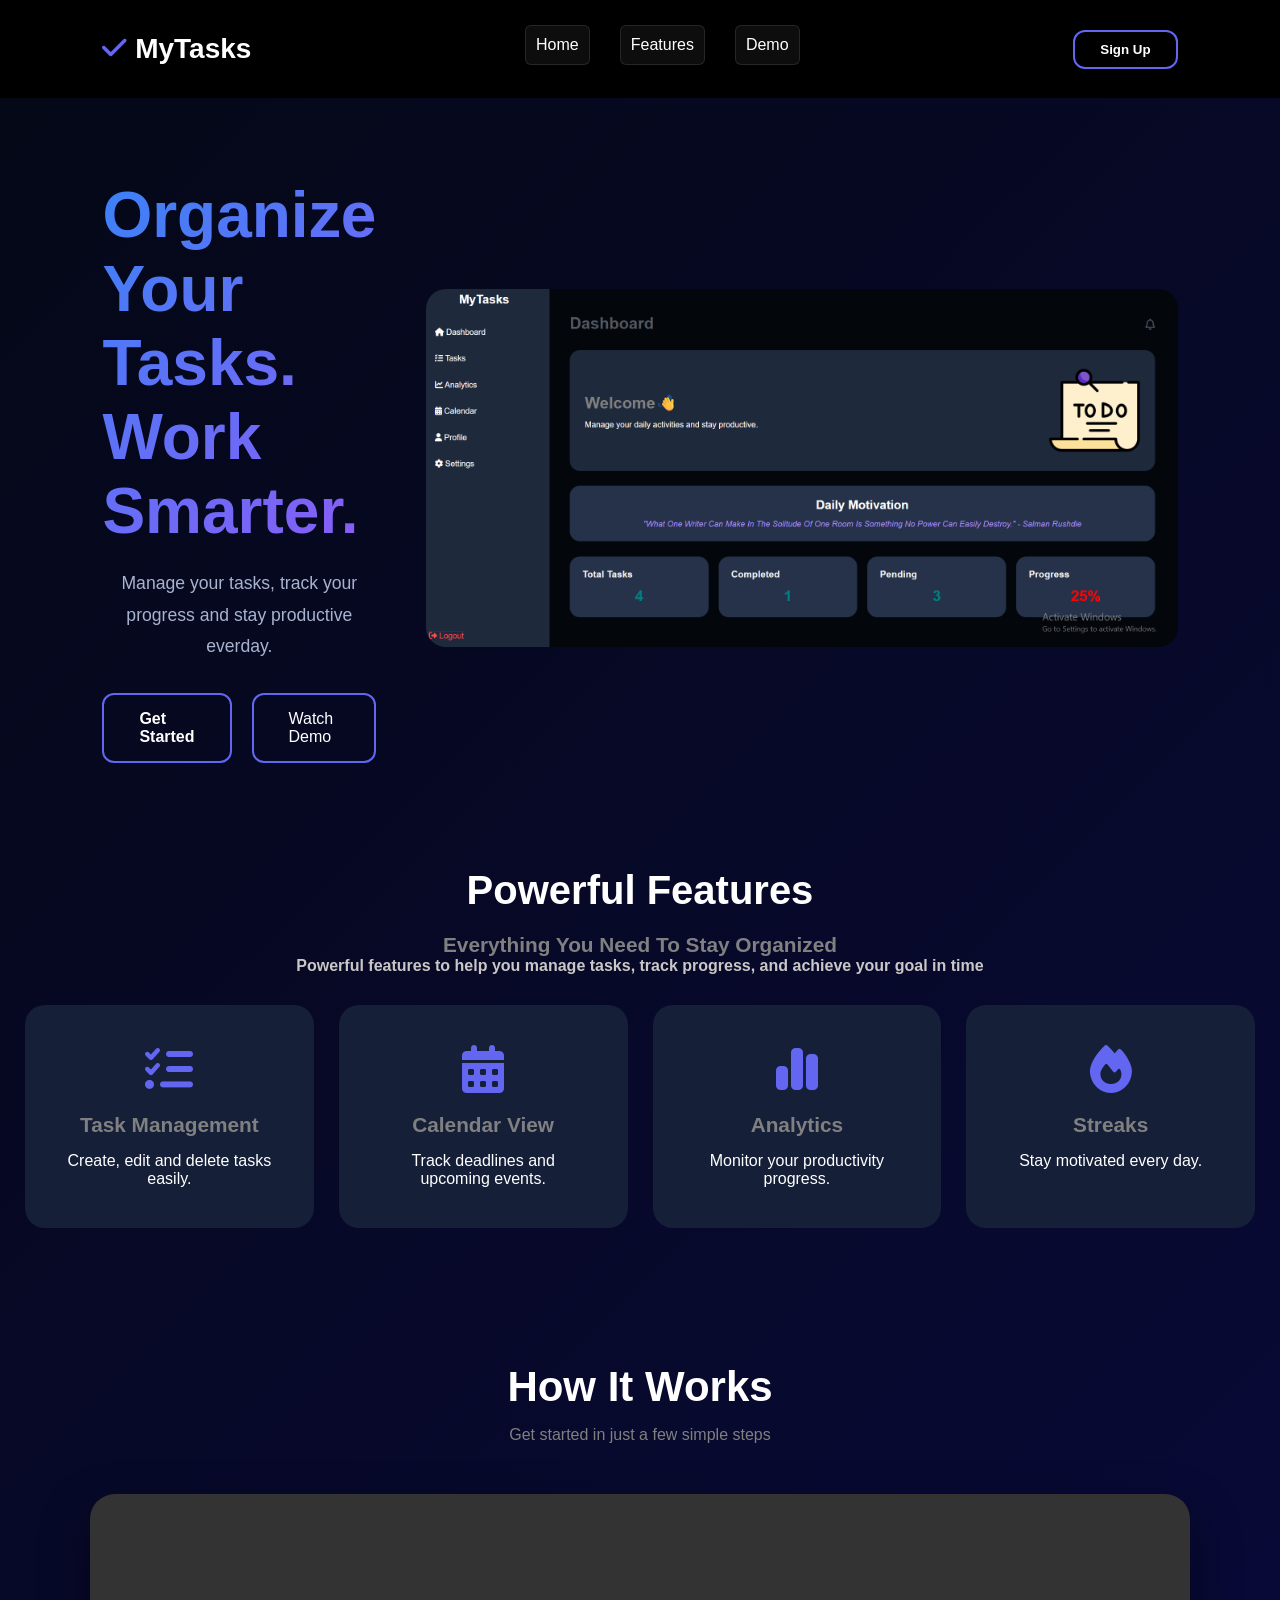
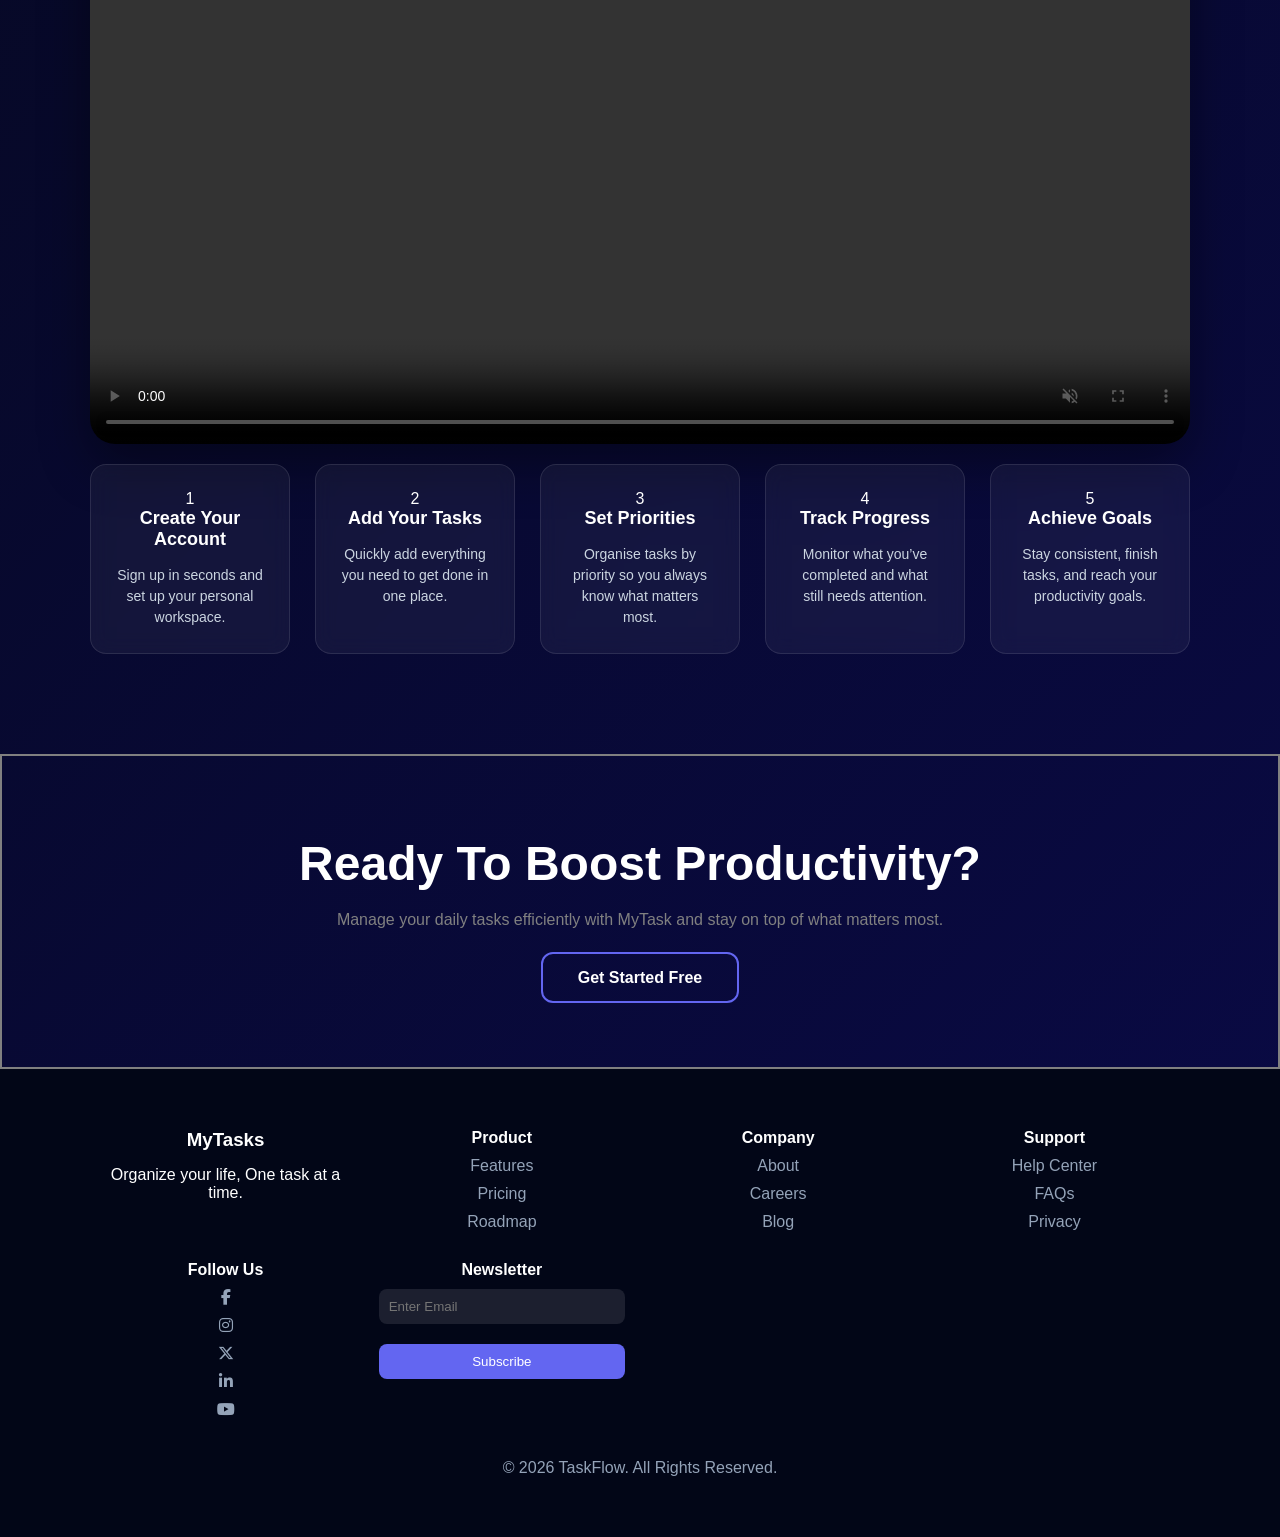
==== index.html @ 16e3f1fd "Add files via upload" ====
<!doctype html>
<html lang="en">
  <head>
    <meta charset="UTF-8" />
    <meta name="viewport" content="width=device-width, initial-scale=1.0" />
    <title>MyTasks</title>

    <link rel="stylesheet" href="style.css" />

    <link
      rel="stylesheet"
      href="https://cdnjs.cloudflare.com/ajax/libs/font-awesome/6.5.1/css/all.min.css"
    />
  </head>

  <body class="cover-page">
    
    <!-- NAVBAR -->

    <nav class="cover-navbar">
      <div class="cover-logo">
        <i class="fa-solid fa-check"></i>
        MyTasks
      </div>

      <ul>
        <li><a href="#">Home</a></li>
        <li><a href="#features">Features</a></li>
        <li><a href="#demo">Demo</a></li>
      </ul>

      <a href="signin.html">
        <button class="signup-btn">Sign Up</button>
      </a>
    </nav>

    <!-- HERO -->

    <section class="cover-hero">
      <div class="coverhero-text">
      <h1>
        Organize Your Tasks.<br />
        Work Smarter.
      </h1>

      <p>
        Manage your tasks, track your progress and stay productive everday.
      </p>

      <div class="coverhero-buttons">
        <a href="signin.html" class="cover-btn"> Get Started </a>

        <a href="#demo" class="btn-outline"> Watch Demo </a>
      </div>
      </div>
      <div class="cover-image">
        <img src="Screenshot 2026-06-13 210948.png" alt="cover-image">
      </div>
    </section>
      

    <!-- FEATURES -->

    <section class="cover-features" id="features">
      <h2>Powerful Features</h2>
      <h3>Everything You Need To Stay Organized</h3>
      <h4> Powerful features to help you manage tasks, track progress, and achieve your goal in time</h4>

      <div class="feature-grid">
        <div class="cover-card">
          <i class="fa-solid fa-list-check"></i>
          <h3>Task Management</h3>
          <p>Create, edit and delete tasks easily.</p>
        </div>

        <div class="cover-card">
          <i class="fa-solid fa-calendar-days"></i>
          <h3>Calendar View</h3>
          <p>Track deadlines and upcoming events.</p>
        </div>

        <div class="cover-card">
          <i class="fa-solid fa-chart-simple"></i>
          <h3>Analytics</h3>
          <p>Monitor your productivity progress.</p>
        </div>

        <div class="cover-card">
          <i class="fa-solid fa-fire"></i>
          <h3>Streaks</h3>
          <p>Stay motivated every day.</p>
        </div>
      </div>
    </section>

    <section class="how-it-works"  id="demo">
       <h2 class="cover-title">How It Works</h2>
        <p class="cover-subtitle">Get started in just a few simple steps</p>
        <div class="video-container">
        <video controls autoplay muted loop>
          <source
            src="WhatsApp Video 2026-06-12 at 22.58.09.mp4"
            type="video/mp4"
          />
        </video>
      </div>
      <div class="cover-container">
      
        <div class="cover-steps">
          <div class="cover-step">
            <div class="step-number">1</div>
            <h3>Create Your Account</h3>
            <p>Sign up in seconds and set up your personal workspace.</p>
          </div>

          <div class="cover-step">
            <div class="step-number">2</div>
            <h3>Add Your Tasks</h3>
            <p>Quickly add everything you need to get done in one place.</p>
          </div>

          <div class="cover-step">
            <div class="step-number">3</div>
            <h3>Set Priorities</h3>
            <p>
              Organise tasks by priority so you always know what matters most.
            </p>
          </div>

          <div class="cover-step">
            <div class="step-number">4</div>
            <h3>Track Progress</h3>
            <p>Monitor what you’ve completed and what still needs attention.</p>
          </div>

          <div class="cover-step">
            <div class="step-number">5</div>
            <h3>Achieve Goals</h3>
            <p>
              Stay consistent, finish tasks, and reach your productivity goals.
            </p>
          </div>
        </div>
      </div>
    </section>

    <!-- CTA -->

    <section class="cover-cta">
      <h2>Ready To Boost Productivity?</h2>

      <p>Manage your daily tasks efficiently with MyTask and stay on top of what matters most.</p>

      <a href="signin.html" class="cover-btn"> Get Started Free </a>
    </section>
  </body>

  <!-- FOOTER -->
  <footer id="indexfooter">
    <div class="footer-grid">
      <div>
        <h3>MyTasks</h3>
        <p>
            Organize your life, One task at a time.
        </p>
    </div>

    <div>
        <h4>Product</h4>
        <a href="#">Features</a>
        <a href="#">Pricing</a>
        <a href="#">Roadmap</a>
    </div>

    <div>
        <h4>Company</h4>
        <a href="#">About</a>
        <a href="#">Careers</a>
        <a href="#">Blog</a>
    </div>

    <div>
        <h4>Support</h4>
        <a href="#">Help Center</a>
        <a href="#">FAQs</a>
        <a href="#">Privacy</a>
    </div>

    <div class="footer-social">
    <h4>Follow Us</h4>
    <div class="social-links">
        <a href="#"><i class="fab fa-facebook-f"></i></a>
        <a href="#"><i class="fab fa-instagram"></i></a>
        <a href="#"><i class="fab fa-x-twitter"></i></a>
        <a href="#"><i class="fab fa-linkedin-in"></i></a>
        <a href="#"><i class="fab fa-youtube"></i></a>
    </div>
</div>

    <div>
        <h4>Newsletter</h4>
        <input type="email" placeholder="Enter Email">
        <button>Subscribe</button>
    </div>

</div>

<p class="copyright">
© 2026 TaskFlow. All Rights Reserved.
</p>
    </div>
  </footer>
</html>
---- style.css ----
* {
  margin: 0;
  padding: 0;
  box-sizing: border-box;
  font-family: Arial, sans-serif;
}

/* PAGE BACKGROUND */
.loginPage {
  min-height: 100vh;
  margin: 0;
  font-family: Arial, sans-serif;
  background: #0b1020;
  overflow: hidden;
}
input:-webkit-autofill {
  -webkit-box-shadow: 0 0 0 1000px white inset;
}

/* center wrapper */
.auth-wrapper {
  min-height: 100vh;
  display: flex;
  justify-content: center;
  align-items: center;
}

/* GLASS CARD */
.user-container {
  width: 360px;
  padding: 30px;
  border-radius: 20px;

  background: rgba(255, 255, 255, 0.08);
  backdrop-filter: blur(15px);
  -webkit-backdrop-filter: blur(15px);
border: 1px solid rgba(255, 255, 255, 0.15);
  box-shadow: 0 10px 40px rgba(0, 0, 0, 0.4);

  animation: fadeIn 0.8s ease;
}

/* headings */
h2 {
  text-align: center;
  color: white;
  margin-bottom: 20px;
}

/* ICON */
.icon {
  text-align: center;
  font-size: 45px;
  color: #8b5cf6;
  margin-bottom: 10px;
}

/* INPUTS */
input {
  width: 100%;
  padding: 12px;
  margin: 10px 0;
  border-radius: 10px;
  border: none;

  background: rgba(255, 255, 255, 0.1);
  color: white;
  outline: none;
}

/* BUTTON */
#loginBtn,
#registerBtn,
#forgotBtn {
  width: 100%;
  padding: 12px;
  margin-top: 10px;
  border: none;
  border-radius: 10px;
  background: linear-gradient(135deg, #8b5cf6, #6366f1);
  color: white;
  font-weight: bold;
  cursor: pointer;
  transition: 0.3s;
}

#loginBtn,
#registerBtn,
#forgotBt :hover {
  transform: translateY(-3px);
  box-shadow: 0 10px 20px rgba(139, 92, 246, 0.4);
}

/* TEXT */
p {
  text-align: center;
  color: white;
  margin-top: 15px;
}

span {
  color: #8b5cf6;
  cursor: pointer;
}

/* FORM SWITCH ANIMATION */
.form-box {
  display: none;
  animation: slide 0.4s ease;
}

.form-box.active {
  display: block;
}

/* ANIMATIONS */
@keyframes fadeIn {
  from {
    opacity: 0;
    transform: scale(0.95);
  }
  to {
    opacity: 1;
    transform: scale(1);
  }
}

@keyframes slide {
  from {
    opacity: 0;
    transform: translateY(20px);
  }
  to {
    opacity: 1;
    transform: translateY(0);
  }
}
/* FORGOT PASSWORD LINK */
.forgot-password {
  text-align: center;
  margin-top: 10px;
}

.forgot-password a,
.forgot-password span {
  color: #8b5cf6;
  cursor: pointer;
  font-size: 13px;
  transition: 0.3s ease;
}

.forgot-password a:hover,
.forgot-password span:hover {
  color: #a78bfa;
  transform: translateY(-2px);
}

/* FORGOT PASSWORD FORM INPUT SPACING */
#forgotForm input {
  margin-top: 15px;
}

/* FORGOT BUTTON STYLE (optional if you want override) */
#forgotForm button {
  background: linear-gradient(135deg, #8b5cf6, #6366f1);
}

/* SMALL TEXT UNDER FORMS */
.form-box p {
  font-size: 13px;
  opacity: 0.85;
}


/*HOMEPAGE STYLE*/

.task-manager {
  padding: 33px 30px;
  margin-top: 10px;
  background: #050816;
  color: #535862;
}

.navigation{
    position: fixed;
    top: 0;
    left: 0;
    width: 100%;
    height: 70px;
    display: flex;
    align-items: center;
    justify-content: space-between;

    padding: 0 20px;
    box-sizing: border-box;
    background: black;
   border: 1px solid rgba(255, 255, 255, 0.12);
    z-index: 1000;
}



.cover-logoss{
    position: absolute;
    left: 50%;
    transform: translateX(-50%);

    display: flex;
    align-items: center;
    gap: 8px;
    font-weight: bold;
    color: white;
}

.cover-logoss i{
   color: #6366f1;
}

.nav-actions{
    display: flex;
    align-items: center;
    gap: 10px;
}

.addtask-btn{
  background-color: #8b5cf6;
  color: white;
    padding: 8px 14px;
    border-radius: 8px;
    text-decoration: none;
}

.profile-btn{
    width: 40px;
    height: 40px;
    border-radius: 50%;
    color: #8b5cf6;
    display: flex;
    justify-content: center;
    align-items: center;

    text-decoration: none;
}

.hamburgers{
  color: white;
    font-size: 1.3rem;
    cursor: pointer;
}

/* CONTAINER */
.tasks-container {
  margin-top: 10px;
  display: flex;
}

/* TOPBAR */
.dashboard-topbar {
  display: flex;
  justify-content: space-between;
  align-items: center;
  margin-bottom: 30px;
  color: white;
}

.dashboard-icons {
  display: flex;
  gap: 20px;
  font-size: 22px;
}

/* CARDS */
.dashboard-card {
  display: grid;
  grid-template-columns: repeat(4, 1fr);
  gap: 20px;
  margin-bottom: 30px;
  
}

.dashboard-cards {
   background: rgba(255, 255, 255, 0.05);
  border: 1px solid rgba(255, 255, 255, 0.1);

  backdrop-filter: blur(14px);
  -webkit-backdrop-filter: blur(14px);

  border-radius: 14px;

  color: var(--text);

  box-shadow: 0 8px 25px rgba(0, 0, 0, 0.3);

  transition: 0.2s ease;
  padding: 25px;
  border-radius: 20px;
}


.dashboard-cards h3 {
  margin-bottom: 10px;
  color: #f5f5f5;
}

.dashboard-cards p {
  color: #a1a1aa;
  font-size: 30px;
  font-weight: bold;
}

#progressPercentage {
  color: #8b5cf6;
}
/* QUOTE */
.quote-box {
  background: rgba(255, 255, 255, 0.05);
  border: 1px solid rgba(255, 255, 255, 0.1);
  padding: 25px;
  border-radius: 20px;
  margin-bottom: 30px;
}

.quote-box h2 {
  margin-bottom: 10px;
}

.quote-box p {
  color: #af95ff;
  font-style: italic;
}

/* WELCOME */
.dashboard-welcome {
   background: rgba(255, 255, 255, 0.05);
  border: 1px solid rgba(255, 255, 255, 0.1);

  border-radius: 20px;
  padding: 30px;
  display: flex;
  justify-content: space-between;
  align-items: center;
  margin-bottom: 30px;
}

.dashboard-welcome h1 {
  color: #e2e8f0;
}

.dashboard-welcome img {
  width: 180px;
}

/* RESPONSIVE */
@media (max-width: 786px) {
  .dashboard-card {
    grid-template-columns: 1fr 1fr;
  }

  .dashboard-welcome {
    flex-direction: column;
    text-align: center;
    gap: 20px;
  }

  .task-manager {
    margin-left: 0%;
  }
}

/* LOGO */
.logo {
  color: white;
  text-align: center;
  margin-bottom: 20px;
}

/* MENU SECTION */
.menu {
  flex: 1;
}

.sidebar a {
  display: flex;
  align-items: center;
  gap: 12px;
  padding: 15px 20px;
  color: #cbd5e1;
  text-decoration: none;
  transition: 0.3s;
}

.sidebar a:hover {
  background: #1e293b;
  color: white;
}

/* LOGOUT */
.logout {
  margin-top: auto;
  border-top: 1px solid #334155;
}

.logout a {
  display: flex;
  align-items: center;
  gap: 12px;
  padding: 15px 20px;
  color: #f87171;
  text-decoration: none;
}

.logout a:hover {
  background: #1e293b;
}

@media (max-width: 768px) {
  .sidebar {
    display: none;
  }

  .main-content {
    margin-left: 0;
  }
}

/* MAIN CONTENT */
.main-content {
  margin-left: 250px;
  padding: 20px;
}

/* LIGHT MODE */

body.light-mode{
    background: white;
    color: #1e293b;
}
body.light-mode h1,
body.light-mode h2,
body.light-mode h3,
body.light-mode h4,
body.light-mode h5,
body.light-mode h6 {
  color: #0f172a;
}

body.light-mode p{
  color: #050816;
}

body.light-mode .profile-card,
body.light-mode .tasks-cards,
body.light-mode .calendar-card,
body.light-mode .calendar-cards{
    background: rgba(255,255,255,0.85);
    color: #1e293b;
    border: 1px solid #dbeafe;
    backdrop-filter: blur(15px);
}

body.light-mode .sidebarapp{
    background: #ffffff;
    border-right: 1px solid #dbeafe;
}

body.light-mode .sidebarapp a{
    color: #334155;
}

body.light-mode .sidebarapp a:hover{
    background: #eef2ff;
}

body.light-mode .navigation{
    background: gray;
    border-bottom: 1px solid #dbeafe;
}

body.light-mode button,
body.light-mode .addtask-btn{
    background: #6d28d9;
    color: white;
}

body.light-mode button:hover,
body.light-mode .addtask-btn:hover{
    background: #5b21b6;
}

body.light-mode input,
body.light-mode select,
body.light-mode textarea{
    background: white;
    color: #1e293b;
    border: 1px solid #cbd5e1;
}

.calendar-page {
  font-family: Arial, sans-serif;
  background: #050816;
  margin: 0;
  padding: 20px;
}

.calendar-container {
  display: flex;
  gap: 20px;
}

.calendar-section {
  margin-top: 20px;
  flex: 3;
  background: rgba(255, 255, 255, 0.05);
  border: 1px solid rgba(255, 255, 255, 0.1);
  padding: 20px;
  border-radius: 12px;
}

.calendar-section h1 {
  color: white;
}


.calendar-sidebar {
  flex: 1;
}

.calendar-card {
  margin-top: 20px;

  color: #333;
  background: rgba(255, 255, 255, 0.05);
  border: 1px solid rgba(255, 255, 255, 0.1);

  padding: 15px;
  border-radius: 12px;
  margin-bottom: 20px;
}

.calendar-cards{
  border-radius: 12px;
  margin-top: 20px;
  background: rgba(255, 255, 255, 0.05);
  border: 1px solid rgba(255, 255, 255, 0.1);

}

.calendar-cards h1 {
  color: white;
}

.calendar-cards h2 {
  margin-top: 20px;
  color: white;
}

#calendar {
  max-width: 100%;
  overflow-x: auto;
  border-collapse: collapse;
  color: gray;
}

ul {
  list-style: none;
  padding: 0;
}

 .calendar-card li {
  padding: 10px;
  margin-bottom: 8px;
  background: rgba(255, 255, 255, 0.05);
  border: 1px solid rgba(255, 255, 255, 0.1);
  color: rgb(203, 199, 199);
  border-radius: 6px;
}

.calendar-cards li{
  padding: 10px;
  margin-bottom: 8px;
  background: rgba(255, 255, 255, 0.05);
  border: 1px solid rgba(255, 255, 255, 0.1);
  color: rgb(234, 201, 201);
  border-radius: 6px
}
/* Calendar background */
.fc {
  background: rgba(255, 255, 255, 0.03);
  backdrop-filter: blur(12px);
  border-radius: 16px;
  padding: 10px;
  border: 1px solid rgba(255,255,255,0.08);
}

/* Header (month, arrows) */
.fc-toolbar-title {
  color: #fff;
  font-weight: bold;
}

/* Buttons (prev/next/today) */
.fc-button {
  background: #3B2A6B !important;
  border: none !important;
  color: white !important;
  border-radius: 8px !important;
}

.fc-button:hover {
  background: #4A3585 !important;
}

/* Days grid */
.fc-daygrid-day {
  background: transparent;
  border: 1px solid rgba(255,255,255,0.05);
}

/* Day numbers */
.fc-daygrid-day-number {
  color: #ddd;
}

/* Today highlight */
.fc-day-today {
  background: rgba(124, 131, 253, 0.15) !important;
}

.fc-event {
  background: rgba(124, 131, 253, 0.2) !important;
  border: 1px solid rgba(124, 131, 253, 0.4) !important;
  color: white !important;
  border-radius: 8px;
  padding: 2px 6px;
}

@media (max-width: 768px) {
  .calendar-container {
    flex-direction: column;
  }
}

/*analytics page*/

.analytics {
  padding: 10px;
  background: #050816;
  color: white;
  display: flex;
  flex-direction: column;
}

.analytics-main {
  flex: 1;
  padding: 25px;
}

h1 {
  margin-bottom: 5px;
}

.subtitle {
  color: #94a3b8;
  margin-bottom: 20px;
}

.analytics-cards {
  display: grid;
  grid-template-columns: repeat(4, 1fr);
  gap: 15px;
}

.analytics-card {
   background: rgba(255, 255, 255, 0.05);
  border: 1px solid rgba(255, 255, 255, 0.1);

  padding: 20px;
  border-radius: 12px;
}

.analytics-card h3 {
  font-size: 14px;
  color: #cbd5e1;
}

.number {
  font-size: 28px;
  font-weight: bold;
  margin-top: 10px;
}

.analytics-charts {
  display: grid;
  grid-template-columns: 2fr 1fr;
  gap: 20px;
  margin-top: 20px;
}

.chart-box {
   background: rgba(255, 255, 255, 0.05);
  border: 1px solid rgba(255, 255, 255, 0.1);

  padding: 20px;
  border-radius: 12px;
}

.monthly {
  margin-top: 20px;
}

canvas {
  width: 100% !important;
  height: 300px !important;
}

@media (max-width: 768px) {
  .analytics-cards {
    grid-template-columns: 1fr 1fr;
  }

  .analytics-charts {
    grid-template-columns: 1fr;
  }
}

@media (max-width: 500px) {
  .analytics-cards {
    grid-template-columns: 1fr;
  }
}

@media (max-width: 600px) {
  .analytics {
    flex-direction: column;
  }

  .analytics-sidebar {
    width: 100%;
    height: auto;
  }

  .cards {
    grid-template-columns: 1fr;
  }
}

/*profile page*/

.profile {
  background-color: #050816;
  color: white;
}

.profile-container {
  display: flex;
  min-height: 100vh;
}

.profile-main {
  flex: 1;
  padding: 40px;
}

.profile-card {
  background: rgba(255, 255, 255, 0.05);
  border: 1px solid rgba(255, 255, 255, 0.1);
  padding: 30px;
  border-radius: 15px;
}

.profile-header {
  display: flex;
  justify-content: space-between;
  align-items: center;
}

.edit-profile {
  color: white;
  background: linear-gradient(135deg, #8b5cf6, #6366f1);
}

.user-info {
  display: flex;
  align-items: center;
  gap: 20px;
}

.user-info img {
  width: 120px;
  height: 120px;
  border-radius: 50%;
  object-fit: cover;
}

button {
  padding: 12px 20px;
  border: none;
  border-radius: 8px;
  color: white;
  cursor: pointer;
}

.profile-stats {
  margin-top: 30px;
  display: grid;
  grid-template-columns: repeat(4, 1fr);
  gap: 20px;
}

.profile-stat {
  background: rgba(255, 255, 255, 0.05);
  border: 1px solid rgba(255, 255, 255, 0.1);
  padding: 20px;
  text-align: center;
  border-radius: 10px;
}

.profile-about {
  margin-top: 30px;
}

/* Main Content */
.contents {
  flex: 1;
  margin-top: 70px;
  margin-left: 250px;
  padding: 20px;
}

/* Mobile */
@media (max-width: 768px) {
  .contents {
    margin-left: 0%;
    width: 100%;
    padding: 15px;
  }
}

@media (max-width: 768px) {
  .profile-stats {
    grid-template-columns: 1fr 1fr;
  }
}

@media (max-width: 480px) {
  .profile-stats {
    grid-template-columns: 1fr;
  }
}

@media (max-width: 768px) {
  .profile-header {
    flex-direction: column;
    gap: 20px;
    text-align: center;
  }

  .user-info {
    flex-direction: column;
  }
}

.cover-page {
  background: linear-gradient(135deg, #050816, rgb(10, 10, 72));
  color: white;
}

/* NAVBAR */

.cover-navbar {
  display: flex;
  justify-content: space-between;
  align-items: center;
  padding: 25px 8%;
  background-color: black;
  backdrop-filter: blur(10px);
}

.cover-logo {
  font-size: 28px;
  font-weight: 700;
}

.cover-logo i {
  color: #6366f1;
}

.cover-navbar ul {
  display: flex;
  gap: 30px;
  list-style: none;
}

.cover-navbar a {
  color: white;
  text-decoration: none;
  transition: 0.3s;
}

.cover-navbar a:hover {
  color: #6366f1;
}

.signup-btn {
  padding: 10px 25px;
  border: 2px solid #6366f1;
  background-color: transparent;
  color: white;
  border-radius: 12px;
  font-weight: 600;
}

.signup-btn:hover {
  background-color: #6366f1;
  transform: translateY(-5px);
}

/* HERO */

.cover-hero {
  display: flex;
  justify-content: space-between;
  align-items: center;
  padding: 80px 8%;
  gap: 50px;
  border: transparent;
}

.cover-hero h1 {
  font-size: 4rem;
  margin-bottom: 20px;
  background: linear-gradient(135deg, #3b82f6, #8b5cf6);
  -webkit-background-clip: text;
  -webkit-text-fill-color: transparent;
}

.cover-hero p {
  max-width: 700px;
  color: #a8b3cf;
  line-height: 1.8;
  font-size: 1.1rem;
}

.coverhero-buttons {
  margin-top: 30px;
  display: flex;
  gap: 20px;
}

.cover-btn {
  padding: 15px 35px;
  color: white;
  text-decoration: none;
  border-radius: 12px;
  border: 2px solid #6366f1;
  font-weight: 600;
  transition: 0.3s;
}

.cover-btn:hover {
  background-color: #6366f1;
  transform: translateY(-5px);
}

.btn-outline {
  padding: 15px 35px;
  border: 2px solid #6366f1;
  color: white;
  text-decoration: none;
  border-radius: 12px;
}

.btn-outline:hover {
  background-color: #6366f1;
  transform: translateY(-5px);
}

.cover-image img {
  width: 100%;
  border-radius: 20px;
}

/* VIDEO */

.cover-demo {
  padding: 80px 8%;
  text-align: center;
}

.cover-demo h2 {
  font-size: 2.5rem;
  margin-bottom: 40px;
}

.video-container {
  max-width: 1100px;
  margin: auto;
  border-radius: 25px;
  overflow: hidden;
  box-shadow: 0 20px 50px rgba(0, 0, 0, 0.4);
}

.video-container video {
  width: 100%;
  display: block;
}

/* FEATURES */

.cover-features {
  padding: 25px;
}

.cover-features h2 {
  color: #ffffff;
  text-align: center;
  font-size: 2.5rem;
}

.cover-features h3 {
  color: gray;
  text-align: center;
  font-size: 1.3rem;
}

.cover-features h4 {
  color: rgb(202, 199, 199);
  text-align: center;
  margin-bottom: 30px;
}

.feature-grid {
  display: grid;
  grid-template-columns: repeat(auto-fit, minmax(250px, 1fr));
  gap: 25px;
}

.cover-card {
  background: #151f38;
  padding: 40px;
  border-radius: 20px;
  text-align: center;
  transition: 0.3s;
}

.cover-card:hover {
  transform: translateY(-10px);
}

.cover-card i {
  font-size: 3rem;
  color: #6366f1;
  margin-bottom: 20px;
}

.cover-card h3 {
  margin-bottom: 15px;
}

/* CTA */

.cover-cta {
  text-align: center;
  padding: 80px 20px;
  border: 2px solid gray;
}

.cover-cta h2 {
  font-size: 3rem;
}

.cover-cta p {
  color: gray;
  margin: 20px 0 40px;
}

/* FOOTER */

#allmypages {
  margin-top: 100px;
  margin-left: 260px;
  width: calc(100% - 260px);
  text-align: center;
  padding: 50px 20px;
  border-top: 1px solid rgba(255, 255, 255, 0.15);
  
}

.socials i{
  color: gray;
}

#allmypages h3{
  color: gray;
}

@media (max-width: 768px) {
  #allmypages {
    margin-left: 0;
    width: 100%;
    font-size: 12px;
    padding: 10px;
  }
}

#indexfooter {
  margin-left: 0;
  text-align: center;
  background: #020617;
  padding: 60px 8%;
}

.footer-grid {
  display: grid;
  grid-template-columns: repeat(auto-fit, minmax(200px, 1fr));
  gap: 30px;
}

.footer-grid a {
  display: block;
  text-decoration: none;
  color: #94a3b8;
  margin-top: 10px;
}

.footer-grid input {
  width: 100%;
  padding: 10px;
  margin-top: 10px;
  border: none;
  border-radius: 8px;
}

.footer-grid button {
  margin-top: 10px;
  padding: 10px;
  width: 100%;
  background: #6366f1;
  border: none;
  color: white;
  border-radius: 8px;
}

.copyright {
  margin-top: 40px;
  text-align: center;
  color: #94a3b8;
}

.footer-social {
  text-align: center;
}

.footer-social .social-Links {
  display: flex;
  text-align: center;
}

@media (max-width: 768px) {
  #indexfooter {
    margin-left: 0;
    width: 100%;
    font-size: 12px;
    padding: 10px;
  }
}

.socials {
  margin: 20px 0;
}

.socials i {
  font-size: 1.5rem;
  margin: 0 10px;
  cursor: pointer;
}

.copyright {
  color: #94a3b8;
}

/* MOBILE */

@media (max-width: 768px) {
  .cover-navbar {
    flex-direction: column;
    gap: 20px;
  }

  .cover-navbar ul {
    flex-wrap: wrap;
    justify-content: center;
  }

  .cover-hero {
    flex-direction: column;
    text-align: center;
    padding: 50px 20px;
  }

  .cover-hero h1 {
    font-size: 2.5rem;
  }

  .coverhero-buttons {
    flex-direction: column;
  }

  .cover-cta h2 {
    font-size: 2rem;
  }

  .cover-image img {
    max-width: 100%;
    margin-top: 30px;
  }
}

/* ===== HOW IT WORKS SECTION ===== */
.how-it-works {
  margin-top: 10px;
  padding: 100px 20px;
  color: white;
  font-family: "Segoe UI", sans-serif;
}

.cover-container {
  max-width: 1100px;
  margin: auto;
  text-align: center;
}

.cover-title {
  font-size: 42px;
  font-weight: bold;
  margin-bottom: 10px;
  animation: fadeDown 1s ease forwards;
}

.cover-subtitle {
  font-size: 16px;
  color: gray;
  margin-bottom: 50px;
  animation: fadeDown 1.2s ease forwards;
}

/* Steps Grid */
.cover-steps {
  margin-top: 20px;
  display: grid;
  grid-template-columns: repeat(auto-fit, minmax(200px, 1fr));
  gap: 25px;
}

/* Step Card */
.cover-step {
  background: rgba(255, 255, 255, 0.05);
  border: 1px solid rgba(255, 255, 255, 0.1);
  padding: 25px;
  border-radius: 16px;
  backdrop-filter: blur(10px);
  transition: 0.4s ease;
  position: relative;

  opacity: 0;
  transform: translateY(30px);
  animation: fadeUp 0.8s ease forwards;
}

/* Stagger animation */
.cover-step:nth-child(1) {
  animation-delay: 0.2s;
}
.cover-step:nth-child(2) {
  animation-delay: 0.4s;
}
.cover-step:nth-child(3) {
  animation-delay: 0.6s;
}
.cover-step:nth-child(4) {
  animation-delay: 0.8s;
}
.cover-step:nth-child(5) {
  animation-delay: 1s;
}

.cover-step:hover {
  transform: translateY(-10px);
  background: rgba(255, 255, 255, 0.1);
}

/* Step Number Circle */
.cover-step-number {
  width: 45px;
  height: 45px;
  background: #3b82f6;
  color: white;
  font-weight: bold;
  border-radius: 50%;
  display: flex;
  align-items: center;
  justify-content: center;
  margin: 0 auto 15px;
  box-shadow: 0 10px 20px rgba(59, 130, 246, 0.3);
}

/* Text */
.cover-step h3 {
  margin-bottom: 10px;
  font-size: 18px;
}

.cover-step p {
  font-size: 14px;
  color: #cbd5e1;
  line-height: 1.5;
}

/* Animations */
@keyframes fadeUp {
  from {
    opacity: 0;
    transform: translateY(40px);
  }
  to {
    opacity: 1;
    transform: translateY(0);
  }
}

@keyframes fadeDown {
  from {
    opacity: 0;
    transform: translateY(-20px);
  }
  to {
    opacity: 1;
    transform: translateY(0);
  }
}

/* Responsive */
@media (max-width: 600px) {
  .cover-title {
    font-size: 30px;
  }
}

/* Tasks Page */

.tasks {
  margin-top: 50px;
  background-color: #050816;
  color: #f5f5f5;
  min-height: 100vh;
}

#taskInput {
  background-color: transparent;
  color: white;
  border: 1px solid rgba(255, 255, 255, 0.12);
}

/* CONTAINER */

.tasks-containers {
  display: flex;
  width: 100%;
  min-height: 100vh;

  margin: 30px auto;
}

/* TOP CONTROLS */

.top-controls {
  display: flex;
  gap: 10px;
  margin-bottom: 20px;
  flex-wrap: wrap;
}

.top-controls input,
.top-controls select {
  color: white;
  background-color: transparent;
  flex: 1;
  padding: 12px;
  border: 2px solid white;
  border-radius: 8px;
  font-size: 16px;
}

.top-controls button {
  padding: 12px 20px;
  border: none;
  border-radius: 8px;
  background: linear-gradient(135deg, #8b5cf6, #6366f1);
  color: white;
  cursor: pointer;
  font-size: 16px;
  transition: 0.3s;
}

.top-controls button:hover {
  background-color: #1b1864;
}

#prioritySelect {
  color: gray;
  border: 1px solid rgba(255, 255, 255, 0.12);
  padding: 12px 20px;
  font-size: 16px;
  display: flex;
}

/* SEARCH FILTER */

.search-filter {
  display: flex;
  gap: 10px;
  margin-bottom: 25px;
  flex-wrap: wrap;
}

.search-filter input,
.search-filter select {
  flex: 1;
  padding: 12px;
  border-radius: 8px;
  border: none;
  font-size: 16px;
}

/* SEARCH SECTION */

.search-section {
  margin-bottom: 20px;
}

.search-section input {
  color: white;
  background-color: transparent;
  width: 100%;
  padding: 14px;
  border: 2px solid rgba(255, 255, 255, 0.12);
  border-radius: 10px;
  font-size: 16px;
}

/* FILTER SECTION */

.filter-section {
  display: flex;
  gap: 10px;
  flex-wrap: wrap;
  margin-bottom: 25px;
}

.filter-btn {
  padding: 12px 18px;
  border: 1px solid rgba(255, 255, 255, 0.12);
  border-radius: 10px;
  background-color: transparent;
  color: white;
  cursor: pointer;
  transition: 0.3s;
}

.filter-btn:hover {
  background-color: #6366f1;
}

.filter-btn.active {
  color: white;
  background-color: #6366f1;
}

/* TASK LIST */

.task-list {
  display: flex;
  flex-direction: column;
  gap: 15px;
}

/* TASK CARD */

.tasks-cards {
   background: rgba(255, 255, 255, 0.06);
  backdrop-filter: blur(12px);
  -webkit-backdrop-filter: blur(12px);
  padding: 20px 5px;
  border: 1px solid rgba(255, 255, 255, 0.12);
  border-radius: 12px;
  display: flex;
  justify-content: space-between;
  align-items: center;
  flex-wrap: nowrap;
  gap: 15px;
  box-shadow: 0 8px 25px rgba(0, 0, 0, 0.25);
  transition: transform 0.2s ease, box-shadow 0.2s ease;
}

.tasks-cards:hover {
  transform: translateY(-3px);
  box-shadow: 0 12px 30px rgba(15, 16, 104, 0.25);
}


.task-info {
  display: flex;
  flex-direction: column;
  align-items: flex-start;
  justify-content: space-between;
  gap: 8px;
  
}

.task-name {
  display: inline-block;
   white-space: nowrap;
  font-size: 18px;
  font-weight: bold;
}

.completed {
  text-decoration: line-through;
  opacity: 0.6;
}

.task-name.important {
    color: #8304fa;
text-shadow: 0 0 10px rgba(168, 85, 247, 0.4);
    font-weight: bold;
}

/* BUTTONS */

.task-buttons{
    display:flex;
    align-items:center;
    gap:15px;
}

.complete-checkbox{
    width:20px;
    height:20px;
    cursor:pointer;
}

.edit-btn{
    color:whitesmoke;
    cursor:pointer;
    font-size:18px;
}

.delete-btn{
    color:#ef4444;
    cursor:pointer;
    font-size:18px;
}

.edit-btn:hover,
.delete-btn:hover{
    transform:scale(1.1);
}
 .overdue {
  border-left: 5px solid #ef4444;
  background-color: rgba(239, 68, 68, 0.08);
}

#dueDate {
  margin-left: 20px;
  padding: 10px;
  border: 1px solid #6f6a6a57;
  border-radius: 8px;
  background-color: transparent;
  color: rgb(246, 237, 237);
}

input[type="date"] {
  color-scheme: dark;
}

.task-left {
    display: flex;
    align-items: center;
    gap: 10px;
    min-width: 0;
}

.status-tag {
  font-size: 12px;
  padding: 4px 8px;
  border-radius: 6px;
  margin-left: 10px;
  font-weight: bold;
}

.status-tag.today {
  background: #22c55e;
  color: black;
}

.status-tag.tomorrow {
  background: #facc15;
  color: black;
}

/*SETTINGS PAGE*/

.setting {
  background: #050816;
  color: white;
  transition: 0.3s;
}

.layout {
  display: flex;
  min-height: 100vh;
}

.pack {
  padding: 25px;
}

.pack h2 {
  margin-bottom: 25px;
  color: white;
}

.setting {
  margin-bottom: 20px;
}

.setting label {
  display: block;
  margin-bottom: 10px;
  font-size: 17px;
}

.setting input,
.setting select {
  width: 100%;
  padding: 12px;

  border: 2px solid gray;
  border-radius: 8px;
background: rgba(255, 255, 255, 0.05);
  border: 1px solid rgba(255, 255, 255, 0.1);;
  color: white;
  font-size: 16px;
}

.setting input:focus,
.setting select:focus {
  outline: 2px solid gray;
}

.toggle {
  display: flex;
  justify-content: space-between;
  align-items: center;

  margin-bottom: 20px;
}

.toggle input {
  width: 20px;
  height: 20px;
}

/* BUTTON */

.save-btn {
  width: 100%;
  padding: 15px;

  border: none;
  border-radius: 10px;

  background: linear-gradient(135deg, #8b5cf6, #6366f1);
  color: white;

  font-size: 18px;
  cursor: pointer;

  transition: 0.3s;
}

.save-btn:hover {
  background: #600cf0;
}

/*SETTINGS PAGE RESPONSIVE*/

/* MESSAGE */

.message {
  margin-top: 15px;
  text-align: center;
  color: gray;
  display: none;
}


/* MOBILE */

@media (max-width: 768px) {
  .bar {
    flex-direction: column;
    gap: 15px;
  }

  .bar ul {
    flex-direction: column;
    text-align: center;
  }
}

ul {
  list-style: none;
  padding: 0;
}

li {
  padding: 10px;
  margin-bottom: 8px;
 background: rgba(255, 255, 255, 0.05);
  border: 1px solid rgba(255, 255, 255, 0.1);
  color: white;
  border-radius: 6px;
}

.settings-card {
  width: 100%;
  max-width: 500px;
  margin: 50px auto;
  background: #10263f;
  padding: 30px;
  border-radius: 15px;
}

.settings-card input,
.settings-card textarea {
  width: 100%;
  padding: 12px;
  margin: 10px 0;
}

.settings-card textarea {
  height: 120px;
  padding: 50px 30px;
}



#about {
  width: 100%;
  height: 100px;
  background: rgba(255, 255, 255, 0.05);
  border: 1px solid rgba(255, 255, 255, 0.1);
  border-radius: 12px;
}

/* sidebar*/

/* HIDE CHECKBOX */
.sidebar-toggle {
  display: none;
}

/* HAMBURGER BUTTON */
.hamburger {
  position: fixed;
  top: 15px;
  left: 15px;
  font-size: 24px;
  background: #1e293b;
  color: white;
  padding: 10px 12px;
  border-radius: 8px;
  cursor: pointer;
  z-index: 1100;
}

/* SIDEBAR */
.sidebarapp {
  position: fixed;
  top: 70px;
  left: 0;
  width: 260px;
  height: calc(100vh - 70px);
  display: flex;
  flex-direction: column;
  border: 1px solid rgba(255, 255, 255, 0.15);
  background: rgba(255, 255, 255, 0.082);
 
  color: white;
  padding: 20px;
  transform: translateX(-100%);
  transition: 0.3s ease;
  z-index: 1000;
}

.sidebarapp .logo {
  margin-bottom: 20px;
  margin-left: 0%;
}

.sidebarapp nav a {
  display: block;
  color: white;
  text-decoration: none;
  padding: 12px;
  border-radius: 6px;
  margin-bottom: 10px;
  transition: 0.2s;
}

.sidebarapp nav a:hover {
  background: transparent;
  border: 2px solid grey;
}

/* LOGOUT */
.logout {
  position: absolute;
  bottom: 20px;
  color: #ff4d4d;
  text-decoration: none;
}

/* OVERLAY */
.overlay {
  position: fixed;
  top: 0;
  left: 0;
  width: 100%;
  height: 100%;
  background: rgba(0, 0, 0, 0.4);
  opacity: 0;
  visibility: hidden;
  transition: 0.3s;
  z-index: 900;
}

/* OPEN STATE (NO JS MAGIC) */
.sidebar-toggle:checked ~ .sidebarapp {
  transform: translateX(0);
}

.sidebar-toggle:checked ~ .overlay {
  opacity: 1;
  visibility: visible;
}

/* MOBILE ONLY */
@media (min-width: 769px) {
  .hamburger {
    display: none;
  }

  .sidebarapp {
    transform: translateX(0);
  }

  .overlay {
    display: none;
  }
}
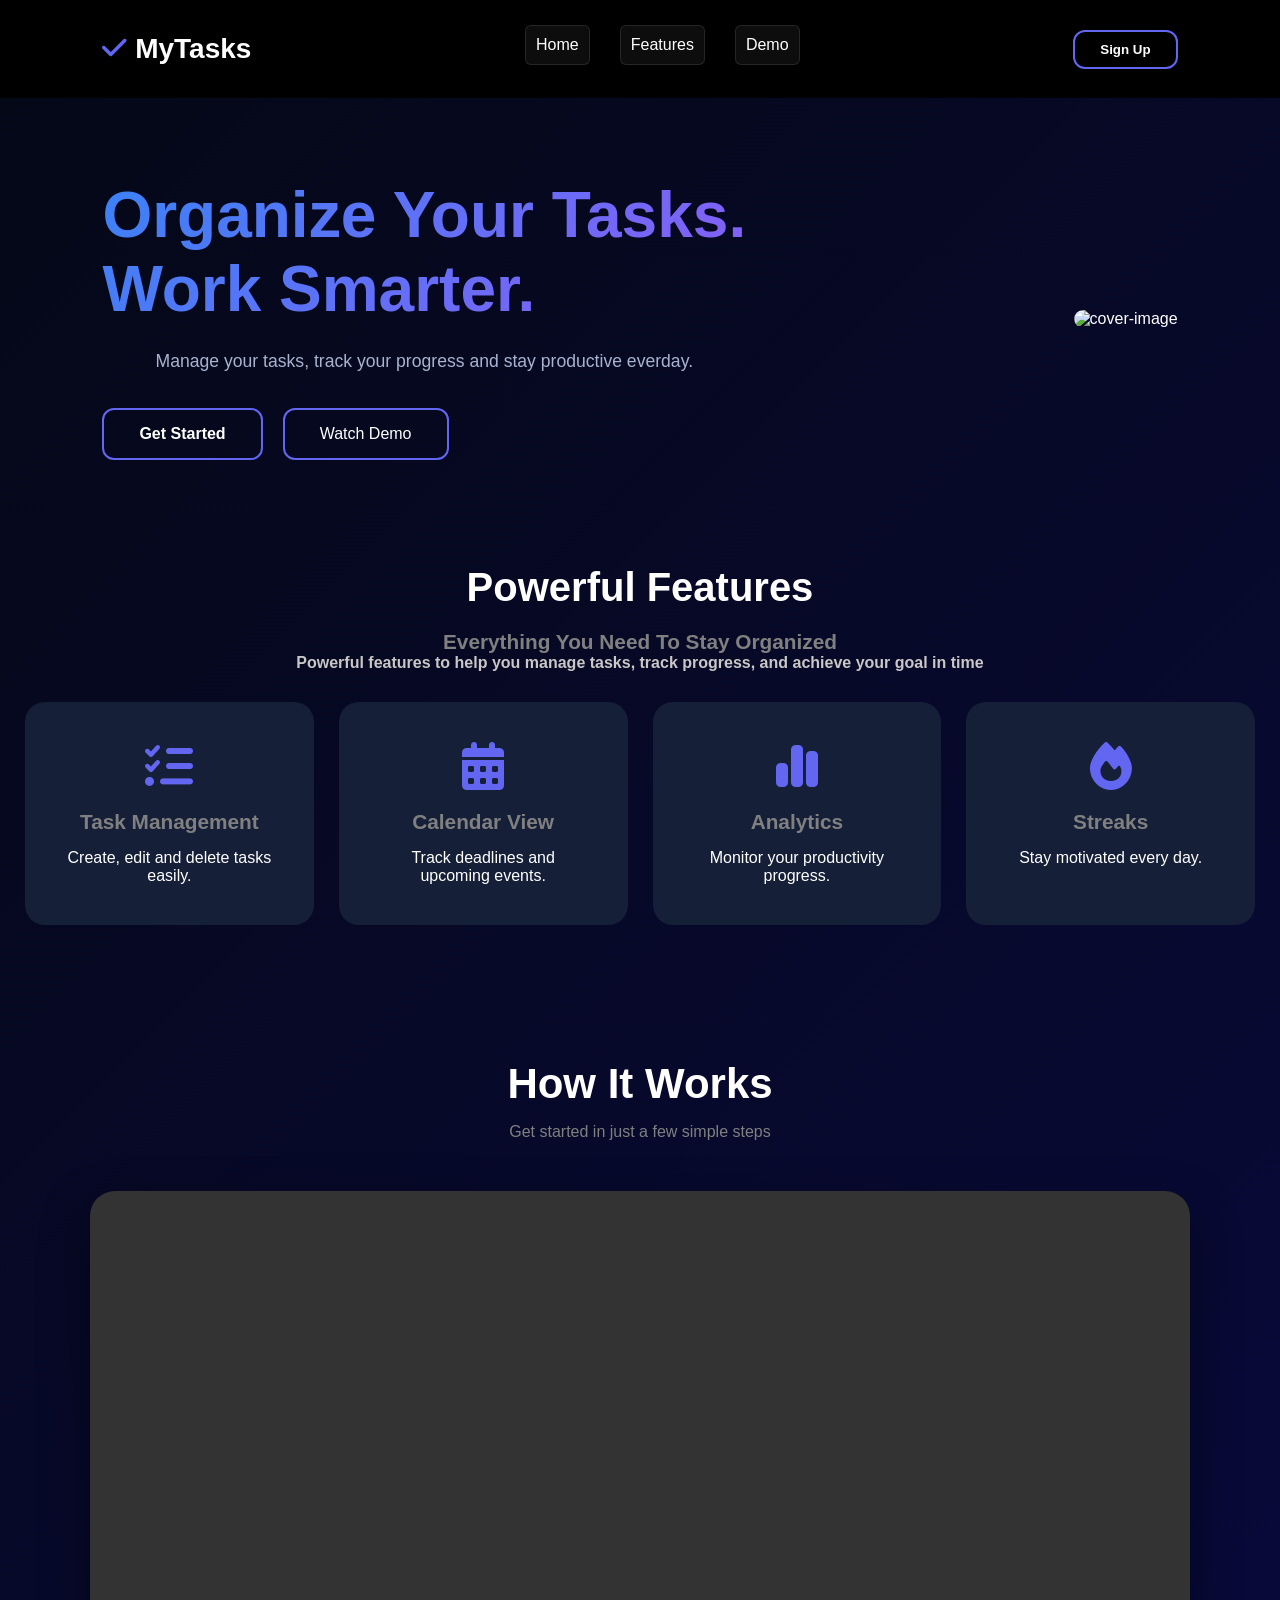
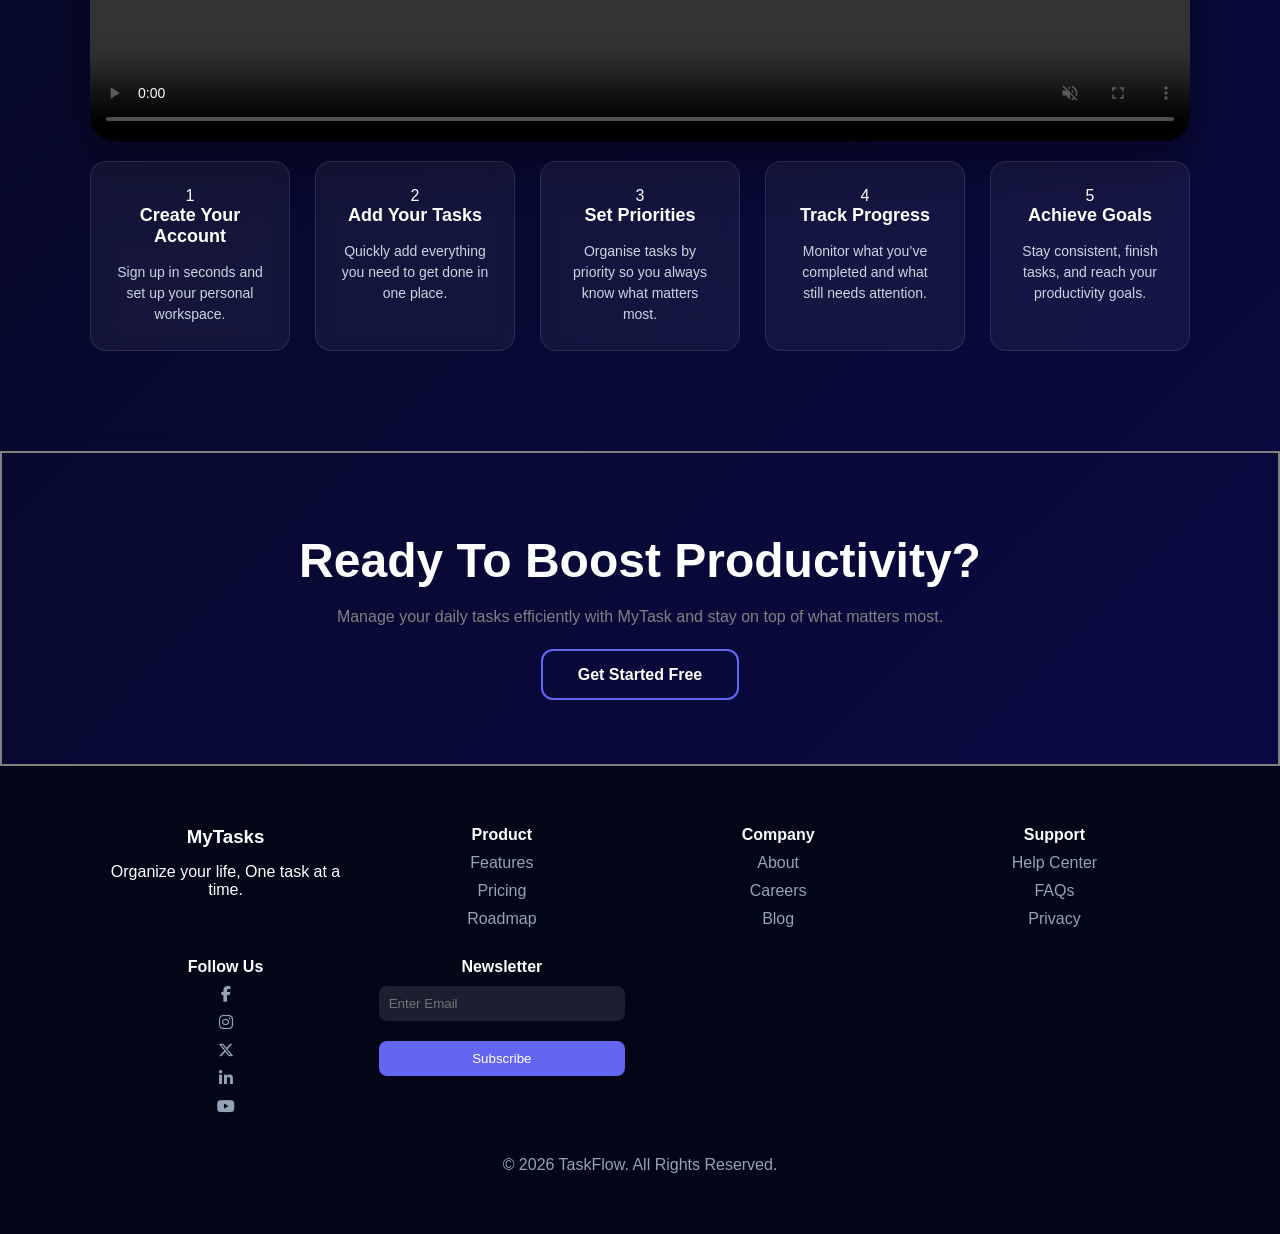
==== commit d2521430: "Fix cover image source in index.html Updated the cover image source in the hero section." ====
--- a/index.html
+++ b/index.html
@@ -54,7 +54,7 @@
       </div>
       </div>
       <div class="cover-image">
-        <img src="Screenshot 2026-06-13 210948.png" alt="cover-image">
+        <img src="SScreenshot 2026-06-14 174746.png" alt="cover-image">
       </div>
     </section>
       
--- a/style.css
+++ b/style.css
@@ -246,6 +246,33 @@
   color: white;
     font-size: 1.3rem;
     cursor: pointer;
+}
+@media (max-width: 768px){
+    .navigation{
+        padding: 0 12px;
+    }
+    .cover-logoss{
+        font-size: 1rem;
+    }
+    .nav-actions{
+        gap: 6px;
+    }
+    .addtask-btn{
+        padding: 10px;
+        font-size: 0; /* hides text */
+        border-radius: 10px;
+    }
+
+    .addtask-btn i{
+        font-size: 1rem;
+    }
+    .profile-btn{
+        width: 36px;
+        height: 36px;
+    }
+    .hamburgers{
+        font-size: 1.5rem;
+    }
 }
 
 /* CONTAINER */
